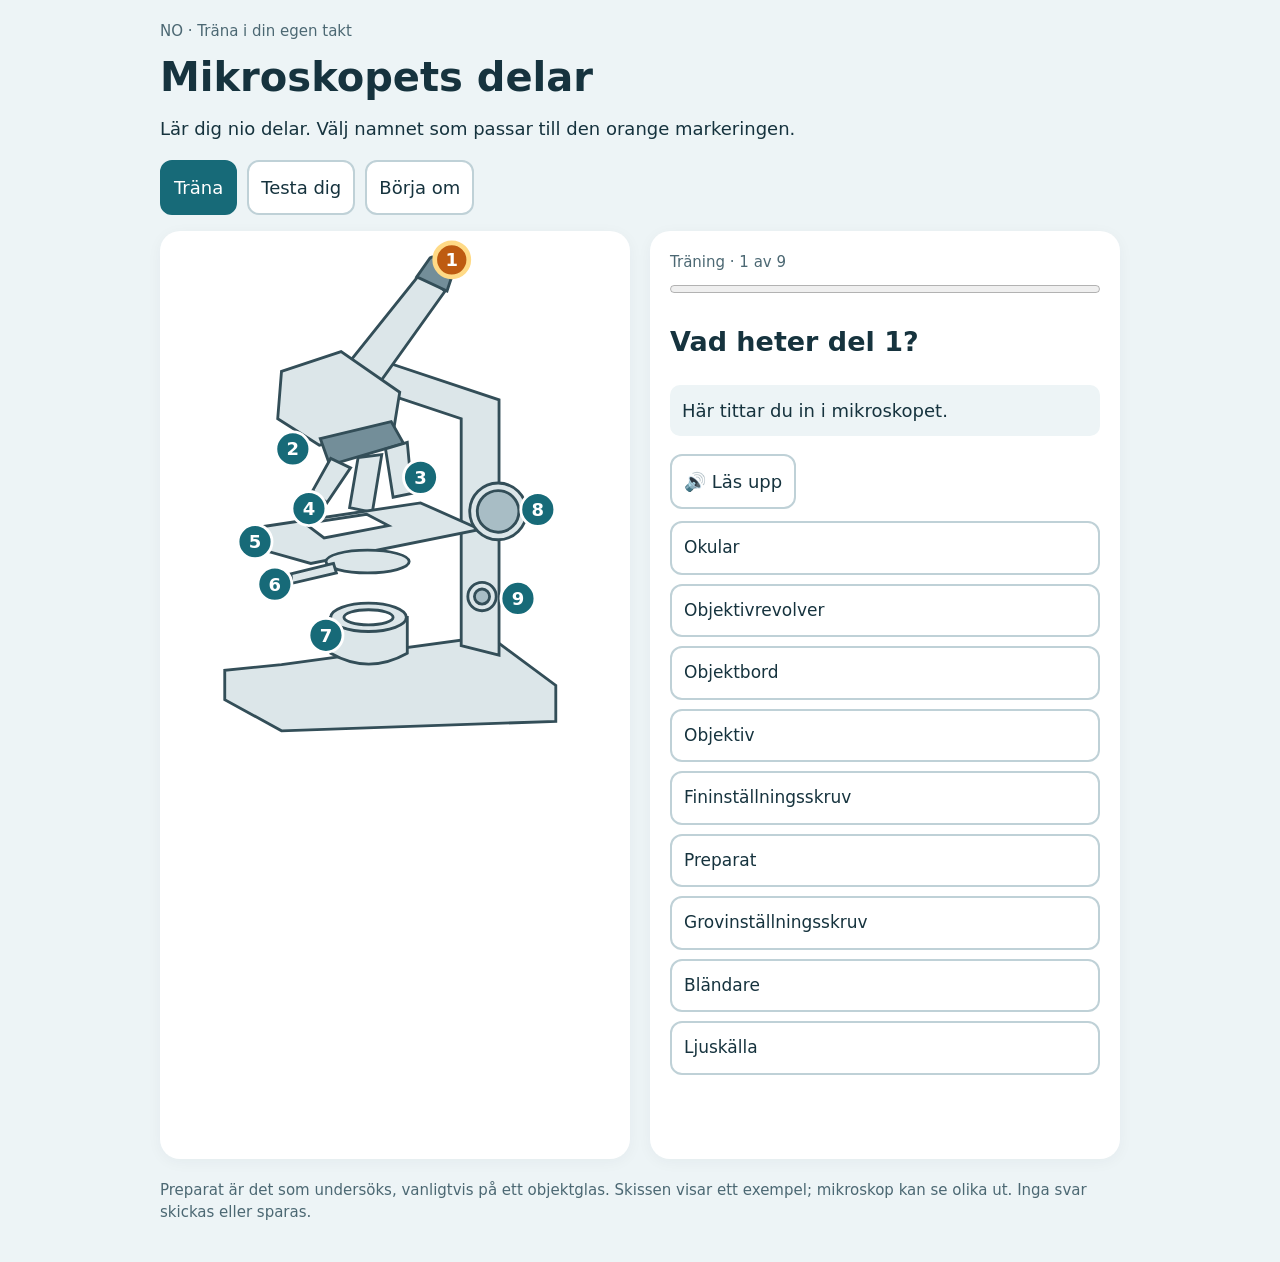
==== mikroskop/index.html @ a19edaf3 "Lägg till fristående interaktiv övning om mikroskopets delar" ====
<!doctype html>
<html lang="sv"><meta charset="utf-8"><meta name="viewport" content="width=device-width,initial-scale=1"><meta name="robots" content="noindex"><title>Mikroskopets delar</title>
<style>
*{box-sizing:border-box}body{margin:0;background:#edf4f6;color:#16333e;font:18px/1.5 system-ui,sans-serif}main{max-width:1000px;margin:auto;padding:20px}h1{font-size:clamp(28px,5vw,40px);margin:4px 0}p{margin:8px 0 18px}button{font:inherit;border:2px solid #bfd1d7;border-radius:12px;background:white;color:inherit;padding:12px;cursor:pointer;touch-action:manipulation}button:focus-visible{outline:4px solid #f6b642;outline-offset:3px}button.active,button.primary{background:#176a78;color:white;border-color:#176a78}nav{display:flex;gap:10px;flex-wrap:wrap;margin:16px 0}.layout{display:grid;grid-template-columns:1fr 1fr;gap:20px}.card{background:white;border-radius:20px;padding:20px;box-shadow:0 3px 15px #16333e0b}.drawing{padding:8px}svg{width:100%;max-height:570px}svg .part{fill:#dce6e9;stroke:#334e58;stroke-width:3}svg .mark{cursor:pointer}svg .mark circle{fill:#176a78;stroke:white;stroke-width:3}svg .mark text{fill:white;font:bold 19px system-ui;text-anchor:middle;dominant-baseline:central;pointer-events:none}svg .mark.selected circle{fill:#be5b11;stroke:#ffda86;stroke-width:5}.answers{display:grid;gap:9px}.answers button{text-align:left;font-size:17px}#feedback{min-height:64px;padding:12px 0;font-weight:600}.correct{background:#e0f5e7!important;border-color:#25814a!important}.wrong{background:#fff0df!important;border-color:#b86618!important}progress{width:100%;height:16px;accent-color:#176a78}.small{font-size:15px;color:#4c6873}#hint{background:#edf4f6;padding:12px;border-radius:10px}#next{width:100%}@media(max-width:650px){main{padding:12px}.layout{grid-template-columns:1fr;gap:12px}.card{padding:15px}.drawing svg{max-height:350px}nav button{flex:1}.answers{grid-template-columns:1fr 1fr}.answers button{font-size:15px;padding:10px;overflow-wrap:anywhere}h2{font-size:23px;margin:6px 0}}
</style>
<main><div class="small">NO · Träna i din egen takt</div><h1>Mikroskopets delar</h1><p>Lär dig nio delar. Välj namnet som passar till den orange markeringen.</p>
<nav aria-label="Välj läge"><button id="learn" class="active">Träna</button><button id="test">Testa dig</button><button id="restart">Börja om</button></nav>
<div class="layout"><section class="card drawing" aria-label="Skiss av ett mikroskop">
<svg viewBox="0 0 480 540" role="img" aria-labelledby="st sd"><title id="st">Mikroskop med nio numrerade delar</title><desc id="sd">Ett monokulärt mikroskop. Numren motsvarar delarna i övningen.</desc>
<g class="part">
<path d="M120 450 L340 420 410 472 410 510 120 520 60 487 60 456Z"/>
<path d="M310 430V190L220 160 230 130 350 170V440Z"/>
<path d="M175 151L268 35 293 55 208 174Z"/><path d="M263 40L277 20Q284 15 303 31L295 55Z" fill="#738e99"/>
<path d="M120 140L183 119 245 162 239 199 160 218 116 190Z"/>
<path d="M161 211L236 193 249 216 171 239Z" fill="#738e99"/>
<path d="M172 232L153 266 168 279 193 242Z"/><path d="M201 231L192 284 216 289 226 228Z"/><path d="M230 222L238 273 258 269 253 215Z"/>
<path d="M94 305L267 279 330 307 151 343 94 327Z"/><path d="M145 301L210 291 233 303 165 316Z" fill="white"/>
<ellipse cx="211" cy="341" rx="44" ry="12"/><path d="M175 343L130 354 131 364 178 353Z"/>
<circle cx="349" cy="288" r="30"/><circle cx="349" cy="288" r="22" fill="#a8bdc5"/>
<circle cx="332" cy="378" r="15"/><circle cx="332" cy="378" r="8" fill="#a8bdc5"/>
<path d="M172 438V400H253V438Q212 461 172 438Z"/><ellipse cx="212" cy="400" rx="40" ry="15"/><ellipse cx="212" cy="400" rx="26" ry="8" fill="white"/>
</g><g id="markers"></g></svg></section>
<section class="card"><div id="status" class="small"></div><progress id="progress" max="9" value="0" aria-label="Antal besvarade delar"></progress><h2 id="question"></h2><p id="hint"></p><button id="speak" style="margin-bottom:12px">🔊 Läs upp</button><div class="answers" id="answers"></div><div id="feedback" role="status" aria-live="polite"></div><button id="next" class="primary" hidden>Nästa del →</button></section></div><p class="small" style="margin-top:20px">Preparat är det som undersöks, vanligtvis på ett objektglas. Skissen visar ett exempel; mikroskop kan se olika ut. Inga svar skickas eller sparas.</p></main>
<script>
const parts=[
['Okular','Här tittar du in i mikroskopet.',[300,22]],
['Objektivrevolver','Den vrids för att byta objektiv.',[132,222]],
['Objektiv','Linser nära preparatet. Olika objektiv ger olika förstoring.',[267,252]],
['Preparat','Det som ska undersökas. Här ligger det på ett objektglas.',[149,285]],
['Objektbord','Bordet där objektglaset ligger.',[92,320]],
['Bländare','Reglerar ljusöppningen under objektbordet.',[113,365]],
['Ljuskälla','Lyser upp preparatet underifrån.',[167,419]],
['Grovinställningsskruv','Den stora skruven används för grov fokusering.',[391,286]],
['Fininställningsskruv','Den lilla skruven används för noggrann fokusering.',[370,380]]
];
const $=id=>document.getElementById(id);let mode='learn',order=[],at=0,score=0,locked=false,first=true;
const shuffle=a=>a.slice().sort(()=>Math.random()-.5);
parts.forEach((p,i)=>{let g=document.createElementNS('http://www.w3.org/2000/svg','g');g.setAttribute('class','mark');g.id='mark'+i;g.innerHTML='<circle cx="'+p[2][0]+'" cy="'+p[2][1]+'" r="18"/><text x="'+p[2][0]+'" y="'+p[2][1]+'">'+(i+1)+'</text>';$('markers').append(g)});
function start(m){mode=m;order=m==='test'?shuffle(parts.map((_,i)=>i)):parts.map((_,i)=>i);at=0;score=0;$('learn').classList.toggle('active',m==='learn');$('test').classList.toggle('active',m==='test');show()}
function show(){locked=false;first=true;$('next').hidden=true;$('feedback').textContent='';$('progress').value=at;document.querySelectorAll('.mark').forEach(g=>g.classList.remove('selected'));
if(at===9){$('question').textContent=mode==='test'?score+' av 9 rätt på första försöket':'Alla nio delar är tränade!';$('status').textContent='Klart';$('hint').hidden=false;$('hint').textContent=score===9?'Du satte alla på första försöket!':'Varje övning hjälper. Ta gärna en runda till.';$('answers').replaceChildren();$('speak').hidden=true;$('next').hidden=false;$('next').textContent='Kör en gång till';$('progress').value=9;return}
let i=order[at];$('mark'+i).classList.add('selected');$('status').textContent=(mode==='test'?'Test':'Träning')+' · '+(at+1)+' av 9';$('question').textContent='Vad heter del '+(i+1)+'?';$('hint').hidden=mode==='test';$('hint').textContent=parts[i][1];$('speak').hidden=mode==='test';$('next').textContent='Nästa del →';$('answers').replaceChildren();shuffle(parts.map((_,j)=>j)).forEach(j=>{let b=document.createElement('button');b.textContent=parts[j][0];b.onclick=()=>answer(j,b);$('answers').append(b)})}
function answer(j,b){if(locked)return;let i=order[at];if(j===i){if(first)score++;locked=true;b.classList.add('correct');$('feedback').textContent='Rätt! '+parts[i][0]+'. '+parts[i][1];$('next').hidden=false;document.querySelectorAll('#answers button').forEach(x=>x.disabled=true)}
else if(mode==='learn'){first=false;b.classList.add('wrong');b.disabled=true;$('feedback').textContent='Inte riktigt. Läs ledtråden och försök igen.'}
else{locked=true;b.classList.add('wrong');document.querySelectorAll('#answers button').forEach(x=>{x.disabled=true;if(x.textContent===parts[i][0])x.classList.add('correct')});$('feedback').textContent='Rätt svar: '+parts[i][0]+'. '+parts[i][1];$('next').hidden=false}}
$('next').onclick=()=>{if(at===9)start(mode);else{at++;show()}};
$('learn').onclick=()=>start('learn');$('test').onclick=()=>start('test');$('restart').onclick=()=>start(mode);
$('speak').onclick=()=>{if(!('speechSynthesis'in window)){$('feedback').textContent='Uppläsning stöds inte i den här webbläsaren.';return}speechSynthesis.cancel();let u=new SpeechSynthesisUtterance(parts[order[at]][0]+'. '+parts[order[at]][1]);u.lang='sv-SE';u.rate=.85;speechSynthesis.speak(u)};start('learn');
</script></html>
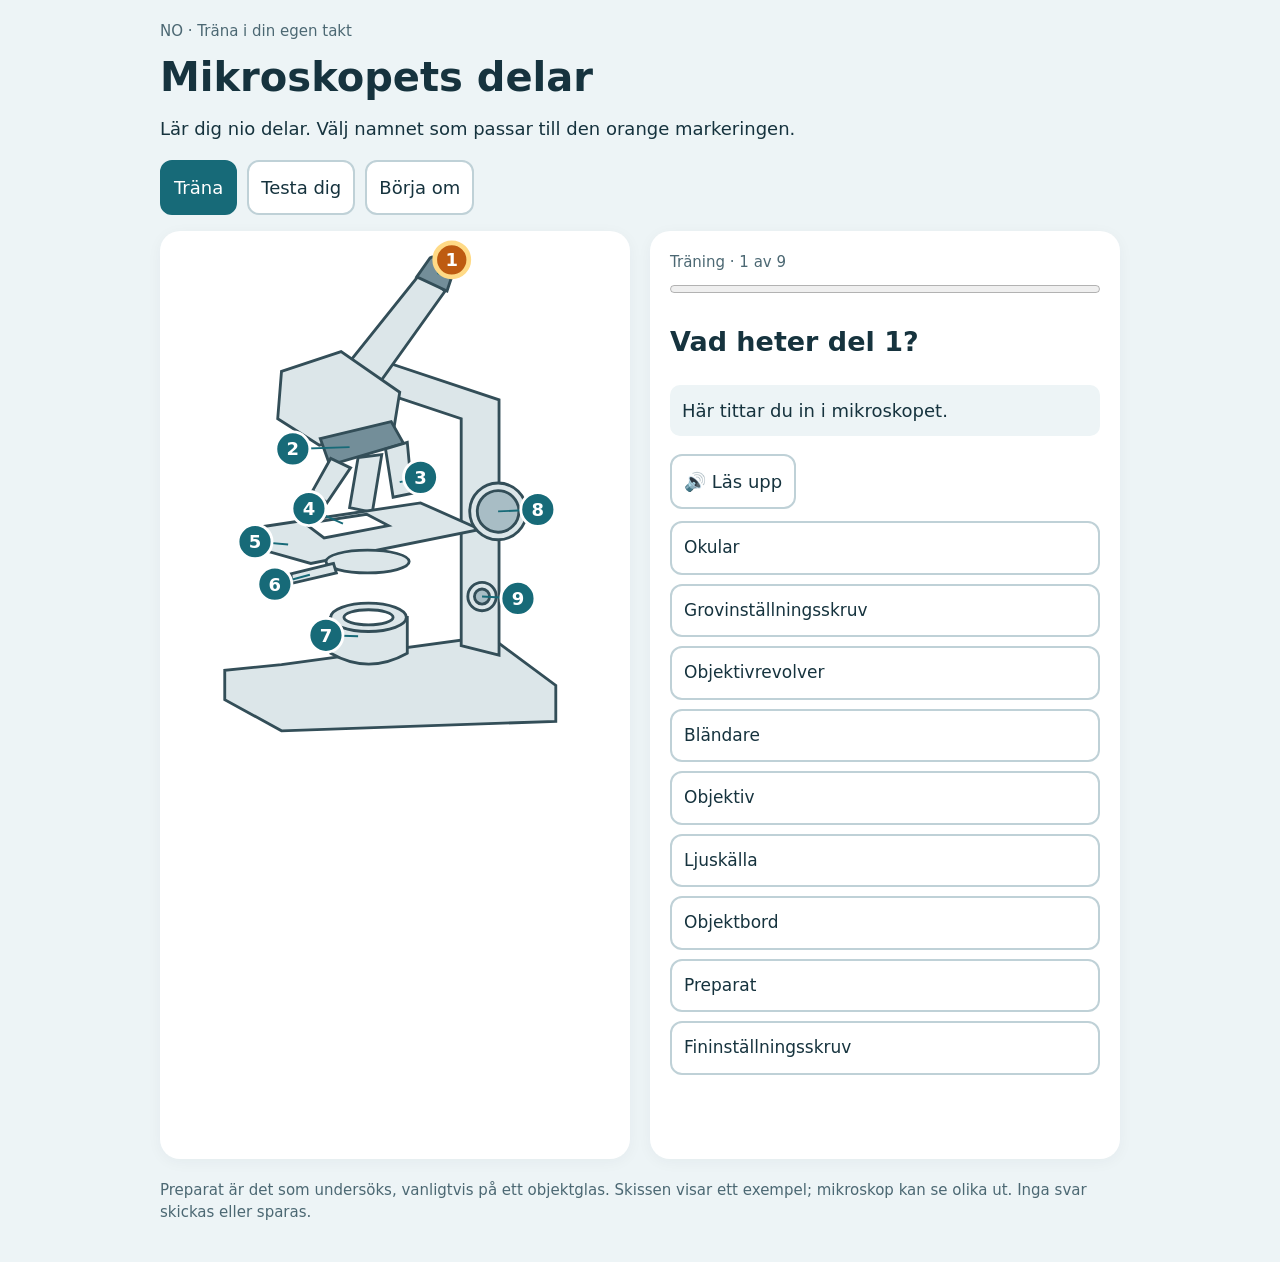
==== commit 46885999: "Förtydliga markeringarnas koppling till mikroskopets delar" ====
--- a/mikroskop/index.html
+++ b/mikroskop/index.html
@@ -35,7 +35,7 @@
 ];
 const $=id=>document.getElementById(id);let mode='learn',order=[],at=0,score=0,locked=false,first=true;
 const shuffle=a=>a.slice().sort(()=>Math.random()-.5);
-parts.forEach((p,i)=>{let g=document.createElementNS('http://www.w3.org/2000/svg','g');g.setAttribute('class','mark');g.id='mark'+i;g.innerHTML='<circle cx="'+p[2][0]+'" cy="'+p[2][1]+'" r="18"/><text x="'+p[2][0]+'" y="'+p[2][1]+'">'+(i+1)+'</text>';$('markers').append(g)});
+parts.forEach((p,i)=>{let g=document.createElementNS('http://www.w3.org/2000/svg','g');g.setAttribute('class','mark');g.id='mark'+i;g.innerHTML='<line x1="'+p[2][0]+'" y1="'+p[2][1]+'" x2="'+[[285,37],[192,220],[245,257],[185,301],[127,323],[150,355],[201,420],[349,288],[332,378]][i][0]+'" y2="'+[[285,37],[192,220],[245,257],[185,301],[127,323],[150,355],[201,420],[349,288],[332,378]][i][1]+'" stroke="#176a78" stroke-width="2"/><circle cx="'+p[2][0]+'" cy="'+p[2][1]+'" r="18"/><text x="'+p[2][0]+'" y="'+p[2][1]+'">'+(i+1)+'</text>';$('markers').append(g)});
 function start(m){mode=m;order=m==='test'?shuffle(parts.map((_,i)=>i)):parts.map((_,i)=>i);at=0;score=0;$('learn').classList.toggle('active',m==='learn');$('test').classList.toggle('active',m==='test');show()}
 function show(){locked=false;first=true;$('next').hidden=true;$('feedback').textContent='';$('progress').value=at;document.querySelectorAll('.mark').forEach(g=>g.classList.remove('selected'));
 if(at===9){$('question').textContent=mode==='test'?score+' av 9 rätt på första försöket':'Alla nio delar är tränade!';$('status').textContent='Klart';$('hint').hidden=false;$('hint').textContent=score===9?'Du satte alla på första försöket!':'Varje övning hjälper. Ta gärna en runda till.';$('answers').replaceChildren();$('speak').hidden=true;$('next').hidden=false;$('next').textContent='Kör en gång till';$('progress').value=9;return}
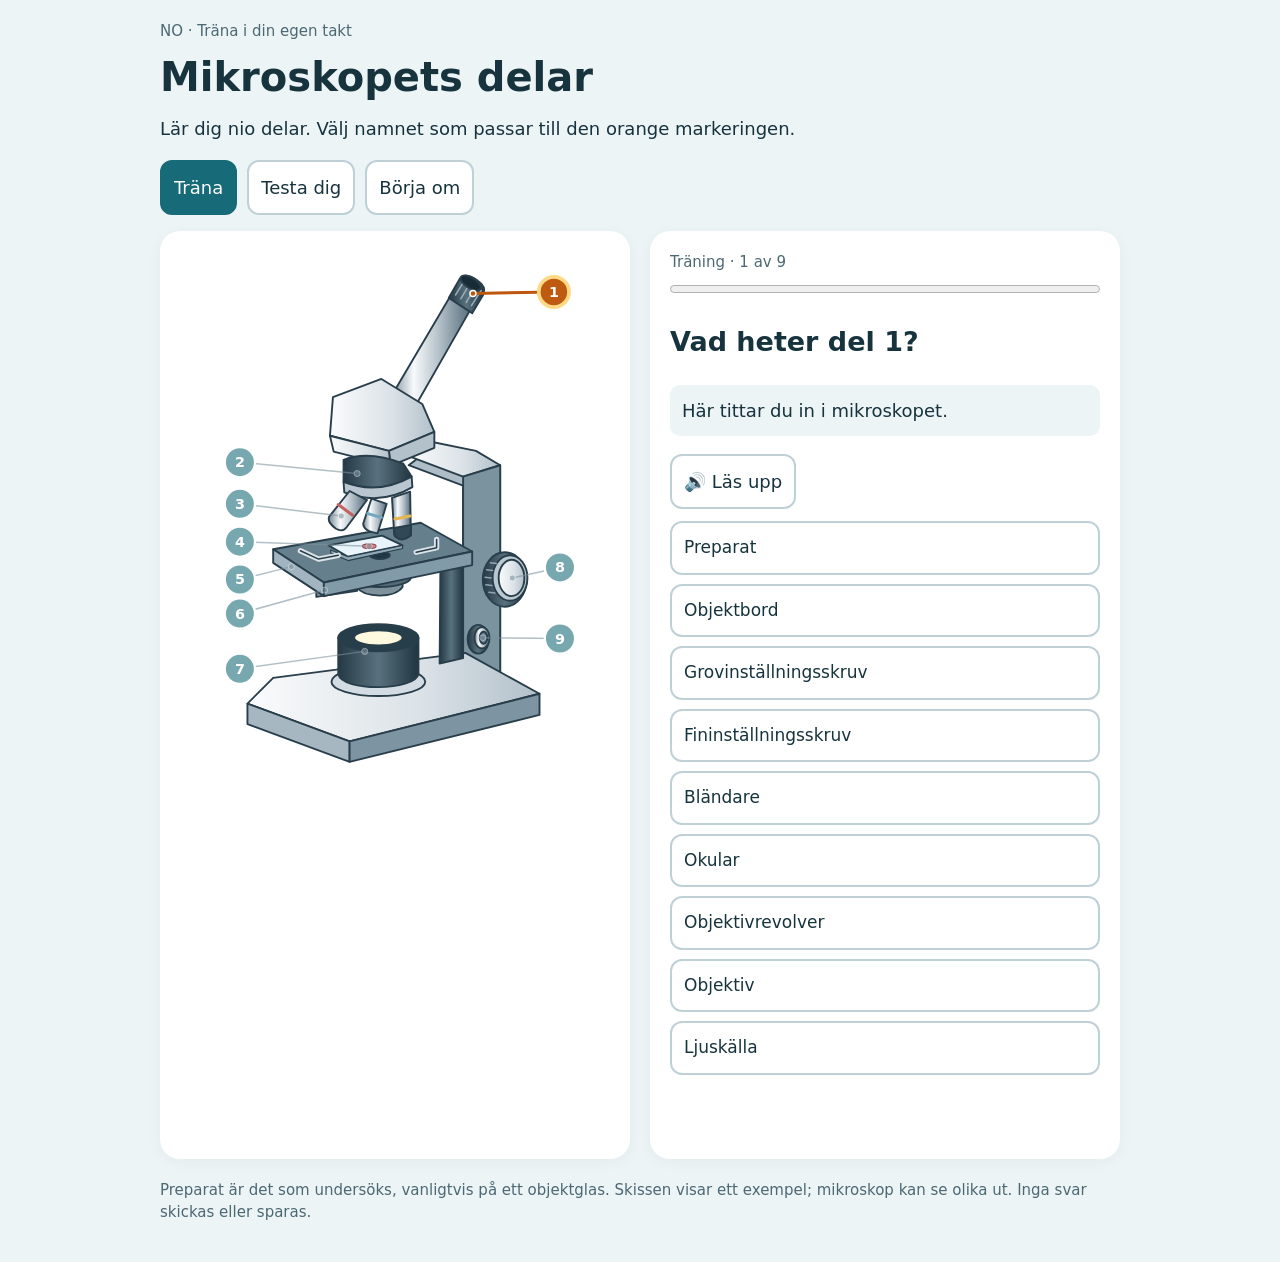
==== commit 57988c8e: "Rita tydligare mikroskop med detaljerad optik och precisa markeringar" ====
--- a/mikroskop/index.html
+++ b/mikroskop/index.html
@@ -2,40 +2,93 @@
 <html lang="sv"><meta charset="utf-8"><meta name="viewport" content="width=device-width,initial-scale=1"><meta name="robots" content="noindex"><title>Mikroskopets delar</title>
 <style>
 *{box-sizing:border-box}body{margin:0;background:#edf4f6;color:#16333e;font:18px/1.5 system-ui,sans-serif}main{max-width:1000px;margin:auto;padding:20px}h1{font-size:clamp(28px,5vw,40px);margin:4px 0}p{margin:8px 0 18px}button{font:inherit;border:2px solid #bfd1d7;border-radius:12px;background:white;color:inherit;padding:12px;cursor:pointer;touch-action:manipulation}button:focus-visible{outline:4px solid #f6b642;outline-offset:3px}button.active,button.primary{background:#176a78;color:white;border-color:#176a78}nav{display:flex;gap:10px;flex-wrap:wrap;margin:16px 0}.layout{display:grid;grid-template-columns:1fr 1fr;gap:20px}.card{background:white;border-radius:20px;padding:20px;box-shadow:0 3px 15px #16333e0b}.drawing{padding:8px}svg{width:100%;max-height:570px}svg .part{fill:#dce6e9;stroke:#334e58;stroke-width:3}svg .mark{cursor:pointer}svg .mark circle{fill:#176a78;stroke:white;stroke-width:3}svg .mark text{fill:white;font:bold 19px system-ui;text-anchor:middle;dominant-baseline:central;pointer-events:none}svg .mark.selected circle{fill:#be5b11;stroke:#ffda86;stroke-width:5}.answers{display:grid;gap:9px}.answers button{text-align:left;font-size:17px}#feedback{min-height:64px;padding:12px 0;font-weight:600}.correct{background:#e0f5e7!important;border-color:#25814a!important}.wrong{background:#fff0df!important;border-color:#b86618!important}progress{width:100%;height:16px;accent-color:#176a78}.small{font-size:15px;color:#4c6873}#hint{background:#edf4f6;padding:12px;border-radius:10px}#next{width:100%}@media(max-width:650px){main{padding:12px}.layout{grid-template-columns:1fr;gap:12px}.card{padding:15px}.drawing svg{max-height:350px}nav button{flex:1}.answers{grid-template-columns:1fr 1fr}.answers button{font-size:15px;padding:10px;overflow-wrap:anywhere}h2{font-size:23px;margin:6px 0}}
-</style>
+svg .mark{cursor:default}svg .leader{stroke:#7c929e;stroke-width:2}svg .mark .endpoint{fill:#7c929e;stroke:white;stroke-width:1}svg .mark.selected .leader{stroke:#bd570d;stroke-width:4}svg .mark.selected .endpoint{fill:#bd570d;stroke:white;stroke-width:2}svg .mark:not(.selected){opacity:.58}.drawing{background:#fff}.drawing svg{max-height:670px}@media(max-width:650px){.drawing svg{max-height:none;display:block}.drawing{padding:6px}.layout{gap:14px}} </style>
 <main><div class="small">NO · Träna i din egen takt</div><h1>Mikroskopets delar</h1><p>Lär dig nio delar. Välj namnet som passar till den orange markeringen.</p>
 <nav aria-label="Välj läge"><button id="learn" class="active">Träna</button><button id="test">Testa dig</button><button id="restart">Börja om</button></nav>
 <div class="layout"><section class="card drawing" aria-label="Skiss av ett mikroskop">
-<svg viewBox="0 0 480 540" role="img" aria-labelledby="st sd"><title id="st">Mikroskop med nio numrerade delar</title><desc id="sd">Ett monokulärt mikroskop. Numren motsvarar delarna i övningen.</desc>
-<g class="part">
-<path d="M120 450 L340 420 410 472 410 510 120 520 60 487 60 456Z"/>
-<path d="M310 430V190L220 160 230 130 350 170V440Z"/>
-<path d="M175 151L268 35 293 55 208 174Z"/><path d="M263 40L277 20Q284 15 303 31L295 55Z" fill="#738e99"/>
-<path d="M120 140L183 119 245 162 239 199 160 218 116 190Z"/>
-<path d="M161 211L236 193 249 216 171 239Z" fill="#738e99"/>
-<path d="M172 232L153 266 168 279 193 242Z"/><path d="M201 231L192 284 216 289 226 228Z"/><path d="M230 222L238 273 258 269 253 215Z"/>
-<path d="M94 305L267 279 330 307 151 343 94 327Z"/><path d="M145 301L210 291 233 303 165 316Z" fill="white"/>
-<ellipse cx="211" cy="341" rx="44" ry="12"/><path d="M175 343L130 354 131 364 178 353Z"/>
-<circle cx="349" cy="288" r="30"/><circle cx="349" cy="288" r="22" fill="#a8bdc5"/>
-<circle cx="332" cy="378" r="15"/><circle cx="332" cy="378" r="8" fill="#a8bdc5"/>
-<path d="M172 438V400H253V438Q212 461 172 438Z"/><ellipse cx="212" cy="400" rx="40" ry="15"/><ellipse cx="212" cy="400" rx="26" ry="8" fill="white"/>
+<svg viewBox="0 0 600 700" role="img" aria-labelledby="st sd"><title id="st">Mikroskop med nio numrerade delar</title><desc id="sd">Detaljerad skiss med linjer från numren till respektive del. Den aktuella delen är orange.</desc>
+<defs>
+<linearGradient id="body" x1="0" x2="1"><stop stop-color="#fafbfc"/><stop offset=".6" stop-color="#dbe2e7"/><stop offset="1" stop-color="#b2c0ca"/></linearGradient>
+<linearGradient id="metal"><stop stop-color="#748894"/><stop offset=".3" stop-color="#f8fafc"/><stop offset=".6" stop-color="#b6c2ca"/><stop offset="1" stop-color="#536b79"/></linearGradient>
+<linearGradient id="dark"><stop stop-color="#253946"/><stop offset=".5" stop-color="#59717e"/><stop offset="1" stop-color="#203540"/></linearGradient>
+</defs>
+<g stroke="#293e4b" stroke-width="2.5" stroke-linejoin="round" stroke-linecap="round">
+<!-- Stativ bakom optik och objektbord -->
+<path fill="#aebdc7" d="M349 276L439 299V579L390 591V326L318 299Z"/>
+<path fill="url(#body)" d="M333 265L407 280 439 299 390 314 318 287Z"/>
+<path fill="#7b929f" d="M390 314L439 299V579L390 591Z"/>
+<!-- Fot i stabilt perspektiv -->
+<path fill="url(#body)" d="M139 580L393 547 491 601 240 664 105 614Z"/>
+<path fill="#a6b7c2" d="M105 614L240 664V691L105 641Z"/>
+<path fill="#7d94a2" d="M240 664L491 601V629L240 691Z"/>
+<!-- Lamphus -->
+<ellipse fill="#d3dce2" cx="278" cy="585" rx="62" ry="19"/>
+<path fill="url(#dark)" d="M225 575V527H331V575C327 597 230 599 225 575Z"/>
+<ellipse fill="#263e4a" cx="278" cy="527" rx="53" ry="18"/>
+<ellipse fill="#fff9df" cx="278" cy="527" rx="32" ry="10"/>
+<!-- Mekanism under objektbord -->
+<path fill="url(#dark)" d="M360 430H390V554L359 561Z"/>
+<path fill="#7f929c" d="M249 443H310V460C300 475 260 475 249 460Z"/>
+<ellipse fill="#536c78" cx="279" cy="447" rx="42" ry="13"/>
+<path fill="url(#metal)" d="M250 454L196 462V473L250 465Z"/>
+<!-- Objektbord -->
+<path fill="#667f8d" d="M139 410L334 375 402 413 206 454Z"/>
+<path fill="#a2b4c0" d="M139 410V428L206 472V454Z"/>
+<path fill="#829ba9" d="M206 454L402 413V431L206 472Z"/>
+<ellipse fill="#203844" cx="280" cy="418" rx="13" ry="5"/>
+<!-- Objektglas och preparat synligt under objektivet -->
+<path fill="#e8f4fa" d="M212 405L283 392 310 405 238 420Z"/>
+<path fill="#91a9b6" stroke-width="1.5" d="M215 411L238 420 310 405V409L238 425 215 415Z"/>
+<ellipse fill="#d78583" stroke="#924f57" stroke-width="1.5" cx="266" cy="406" rx="9" ry="3"/>
+<!-- Klämmor -->
+<path fill="none" stroke="#dce4e9" stroke-width="7" d="M175 412L199 423 225 418M328 414L355 408 355 397"/>
+<path fill="none" stroke-width="2" d="M175 412L199 423 225 418M328 414L355 408 355 397"/>
+<!-- Okulartub, vinklad som förlagan -->
+<path fill="url(#metal)" d="M292 213L374 74 401 91 320 233Z"/>
+<path fill="url(#dark)" d="M371 78L386 52Q394 44 409 55Q421 63 417 73L402 98Z"/>
+<path fill="none" stroke="#9aadb9" stroke-width="2" d="M380 74L393 53M387 79L400 57M394 84L407 62M401 88L414 68"/>
+<ellipse fill="#182c38" cx="400" cy="58" rx="15" ry="7" transform="rotate(32 400 58)"/>
+<!-- Huvud -->
+<path fill="url(#body)" d="M218 209L282 185 336 218 352 255 292 280 214 260Z"/>
+<path fill="#b3c1ca" d="M292 280L352 255V276L294 300Z"/>
+<path fill="url(#body)" d="M214 260L292 280 294 300 219 281Z"/>
+<!-- Revolver och objektiv -->
+<path fill="url(#dark)" d="M232 292Q265 279 311 297L322 314Q282 339 232 321Z"/>
+<path fill="#b9c6cf" d="M232 321Q277 339 322 314L323 328Q281 353 233 335Z"/>
+<path fill="url(#metal)" d="M240 333L213 367Q210 374 222 383Q231 388 236 381L263 345Z"/>
+<path fill="url(#metal)" d="M269 343L258 376Q258 386 277 389L289 350Z"/>
+<path fill="url(#metal)" d="M296 342L299 391Q306 400 321 392L320 334Z"/>
+<path fill="#304955" d="M299 382L321 378V391Q310 402 300 393Z"/>
+<path fill="none" stroke="#e6b64f" stroke-width="4" d="M300 370L320 366"/>
+<path fill="none" stroke="#c56161" stroke-width="4" d="M225 351L244 365"/>
+<path fill="none" stroke="#73a7bf" stroke-width="4" d="M264 363L282 368"/>
+<!-- Skruvar -->
+<path fill="url(#metal)" d="M421 444L445 437V463L421 470Z"/>
+<ellipse fill="url(#dark)" cx="445" cy="450" rx="29" ry="36"/>
+<ellipse fill="#bac8d1" cx="452" cy="448" rx="23" ry="30"/>
+<ellipse fill="url(#body)" cx="454" cy="448" rx="17" ry="24"/>
+<path fill="none" stroke="#91a6b2" stroke-width="2" d="M426 428L434 429M421 437L429 438M419 447L427 448M420 457L428 458M424 467L432 468"/>
+<ellipse fill="url(#dark)" cx="410" cy="529" rx="14" ry="19"/>
+<ellipse fill="url(#metal)" cx="415" cy="527" rx="10" ry="14"/>
+<ellipse fill="#627d8c" cx="417" cy="527" rx="5" ry="8"/>
 </g><g id="markers"></g></svg></section>
 <section class="card"><div id="status" class="small"></div><progress id="progress" max="9" value="0" aria-label="Antal besvarade delar"></progress><h2 id="question"></h2><p id="hint"></p><button id="speak" style="margin-bottom:12px">🔊 Läs upp</button><div class="answers" id="answers"></div><div id="feedback" role="status" aria-live="polite"></div><button id="next" class="primary" hidden>Nästa del →</button></section></div><p class="small" style="margin-top:20px">Preparat är det som undersöks, vanligtvis på ett objektglas. Skissen visar ett exempel; mikroskop kan se olika ut. Inga svar skickas eller sparas.</p></main>
 <script>
 const parts=[
-['Okular','Här tittar du in i mikroskopet.',[300,22]],
-['Objektivrevolver','Den vrids för att byta objektiv.',[132,222]],
-['Objektiv','Linser nära preparatet. Olika objektiv ger olika förstoring.',[267,252]],
-['Preparat','Det som ska undersökas. Här ligger det på ett objektglas.',[149,285]],
-['Objektbord','Bordet där objektglaset ligger.',[92,320]],
-['Bländare','Reglerar ljusöppningen under objektbordet.',[113,365]],
-['Ljuskälla','Lyser upp preparatet underifrån.',[167,419]],
-['Grovinställningsskruv','Den stora skruven används för grov fokusering.',[391,286]],
-['Fininställningsskruv','Den lilla skruven används för noggrann fokusering.',[370,380]]
+['Okular','Här tittar du in i mikroskopet.',[510,70]],
+['Objektivrevolver','Den vrids för att byta objektiv.',[95,295]],
+['Objektiv','Linser nära preparatet. Olika objektiv ger olika förstoring.',[95,350]],
+['Preparat','Det som ska undersökas. Här ligger det på ett objektglas.',[95,400]],
+['Objektbord','Bordet där objektglaset ligger.',[95,450]],
+['Bländare','Reglerar ljusöppningen under objektbordet.',[95,495]],
+['Ljuskälla','Lyser upp preparatet underifrån.',[95,568]],
+['Grovinställningsskruv','Den stora skruven används för grov fokusering.',[518,434]],
+['Fininställningsskruv','Den lilla skruven används för noggrann fokusering.',[518,528]]
 ];
 const $=id=>document.getElementById(id);let mode='learn',order=[],at=0,score=0,locked=false,first=true;
 const shuffle=a=>a.slice().sort(()=>Math.random()-.5);
-parts.forEach((p,i)=>{let g=document.createElementNS('http://www.w3.org/2000/svg','g');g.setAttribute('class','mark');g.id='mark'+i;g.innerHTML='<line x1="'+p[2][0]+'" y1="'+p[2][1]+'" x2="'+[[285,37],[192,220],[245,257],[185,301],[127,323],[150,355],[201,420],[349,288],[332,378]][i][0]+'" y2="'+[[285,37],[192,220],[245,257],[185,301],[127,323],[150,355],[201,420],[349,288],[332,378]][i][1]+'" stroke="#176a78" stroke-width="2"/><circle cx="'+p[2][0]+'" cy="'+p[2][1]+'" r="18"/><text x="'+p[2][0]+'" y="'+p[2][1]+'">'+(i+1)+'</text>';$('markers').append(g)});
+const targets=[[403,72],[250,310],[229,366],[266,406],[163,433],[207,464],[260,545],[455,448],[416,527]];
+parts.forEach((p,i)=>{let g=document.createElementNS('http://www.w3.org/2000/svg','g');g.setAttribute('class','mark');g.id='mark'+i;g.innerHTML='<path class="leader" d="M'+p[2][0]+' '+p[2][1]+' L'+targets[i][0]+' '+targets[i][1]+'" fill="none"/><circle class="endpoint" cx="'+targets[i][0]+'" cy="'+targets[i][1]+'" r="4"/><circle cx="'+p[2][0]+'" cy="'+p[2][1]+'" r="20"/><text x="'+p[2][0]+'" y="'+p[2][1]+'">'+(i+1)+'</text>';$('markers').append(g)});
 function start(m){mode=m;order=m==='test'?shuffle(parts.map((_,i)=>i)):parts.map((_,i)=>i);at=0;score=0;$('learn').classList.toggle('active',m==='learn');$('test').classList.toggle('active',m==='test');show()}
 function show(){locked=false;first=true;$('next').hidden=true;$('feedback').textContent='';$('progress').value=at;document.querySelectorAll('.mark').forEach(g=>g.classList.remove('selected'));
 if(at===9){$('question').textContent=mode==='test'?score+' av 9 rätt på första försöket':'Alla nio delar är tränade!';$('status').textContent='Klart';$('hint').hidden=false;$('hint').textContent=score===9?'Du satte alla på första försöket!':'Varje övning hjälper. Ta gärna en runda till.';$('answers').replaceChildren();$('speak').hidden=true;$('next').hidden=false;$('next').textContent='Kör en gång till';$('progress').value=9;return}
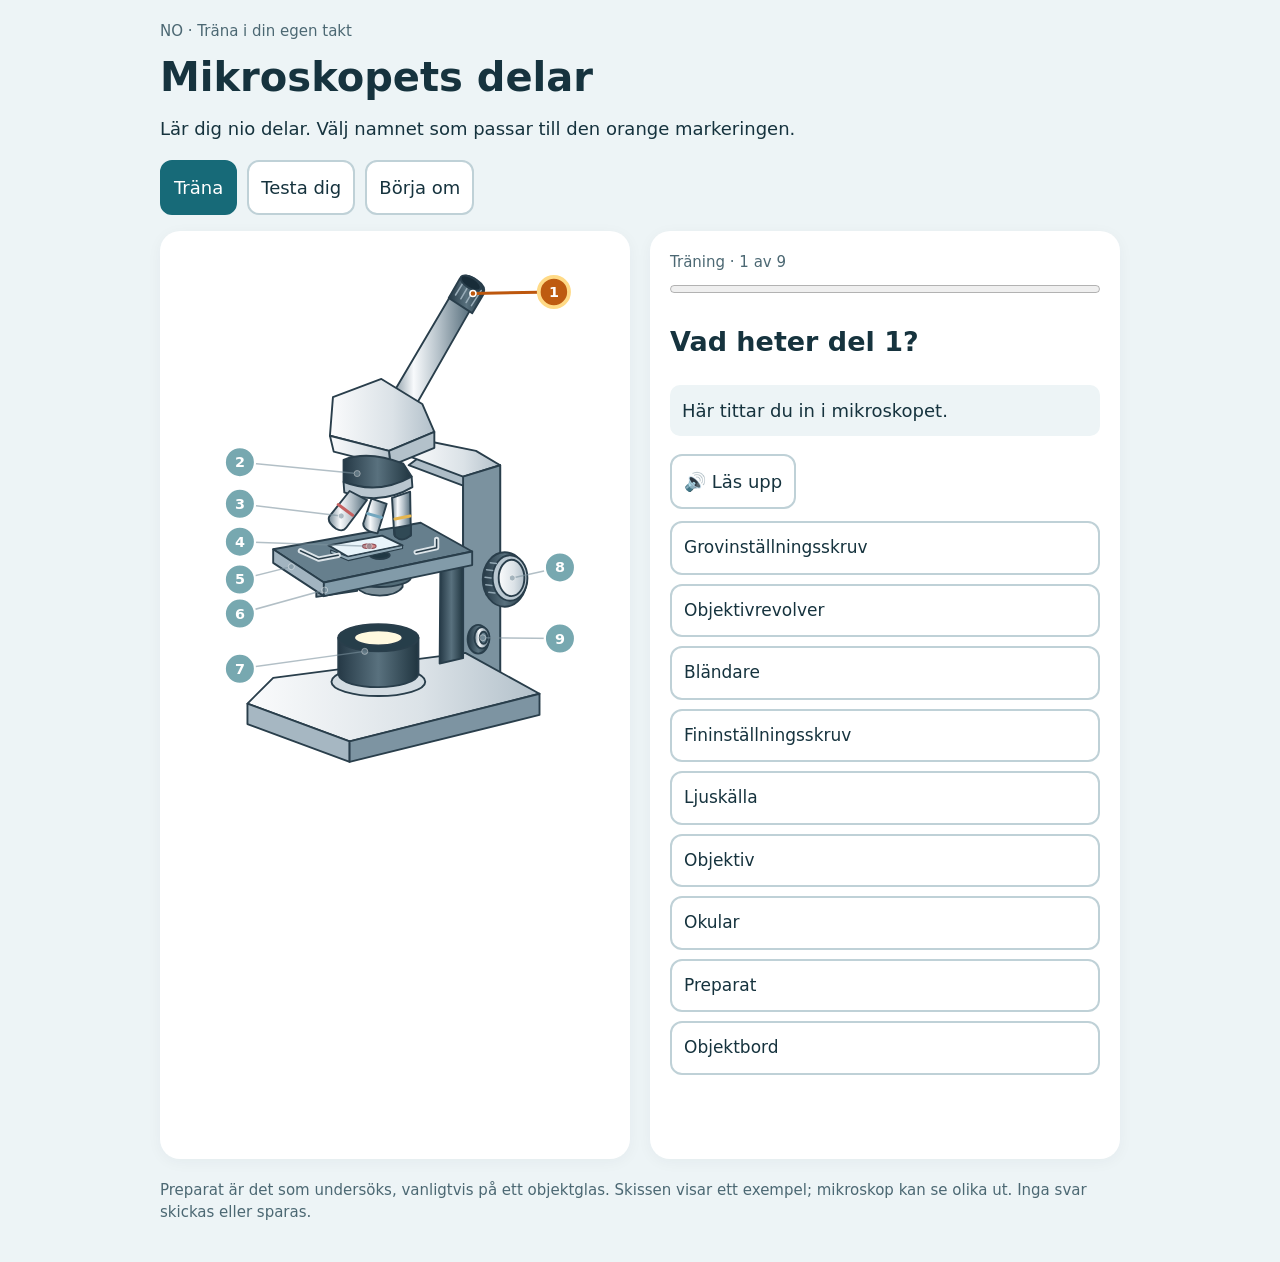
==== commit 1ce7e9d8: "Förbättra blandningen av frågor och publicera den nya skissen" ====
--- a/mikroskop/index.html
+++ b/mikroskop/index.html
@@ -86,7 +86,7 @@
 ['Fininställningsskruv','Den lilla skruven används för noggrann fokusering.',[518,528]]
 ];
 const $=id=>document.getElementById(id);let mode='learn',order=[],at=0,score=0,locked=false,first=true;
-const shuffle=a=>a.slice().sort(()=>Math.random()-.5);
+const shuffle=a=>{const b=a.slice();for(let i=b.length-1;i>0;i--){const j=Math.floor(Math.random()*(i+1));[b[i],b[j]]=[b[j],b[i]]}return b};
 const targets=[[403,72],[250,310],[229,366],[266,406],[163,433],[207,464],[260,545],[455,448],[416,527]];
 parts.forEach((p,i)=>{let g=document.createElementNS('http://www.w3.org/2000/svg','g');g.setAttribute('class','mark');g.id='mark'+i;g.innerHTML='<path class="leader" d="M'+p[2][0]+' '+p[2][1]+' L'+targets[i][0]+' '+targets[i][1]+'" fill="none"/><circle class="endpoint" cx="'+targets[i][0]+'" cy="'+targets[i][1]+'" r="4"/><circle cx="'+p[2][0]+'" cy="'+p[2][1]+'" r="20"/><text x="'+p[2][0]+'" y="'+p[2][1]+'">'+(i+1)+'</text>';$('markers').append(g)});
 function start(m){mode=m;order=m==='test'?shuffle(parts.map((_,i)=>i)):parts.map((_,i)=>i);at=0;score=0;$('learn').classList.toggle('active',m==='learn');$('test').classList.toggle('active',m==='test');show()}
